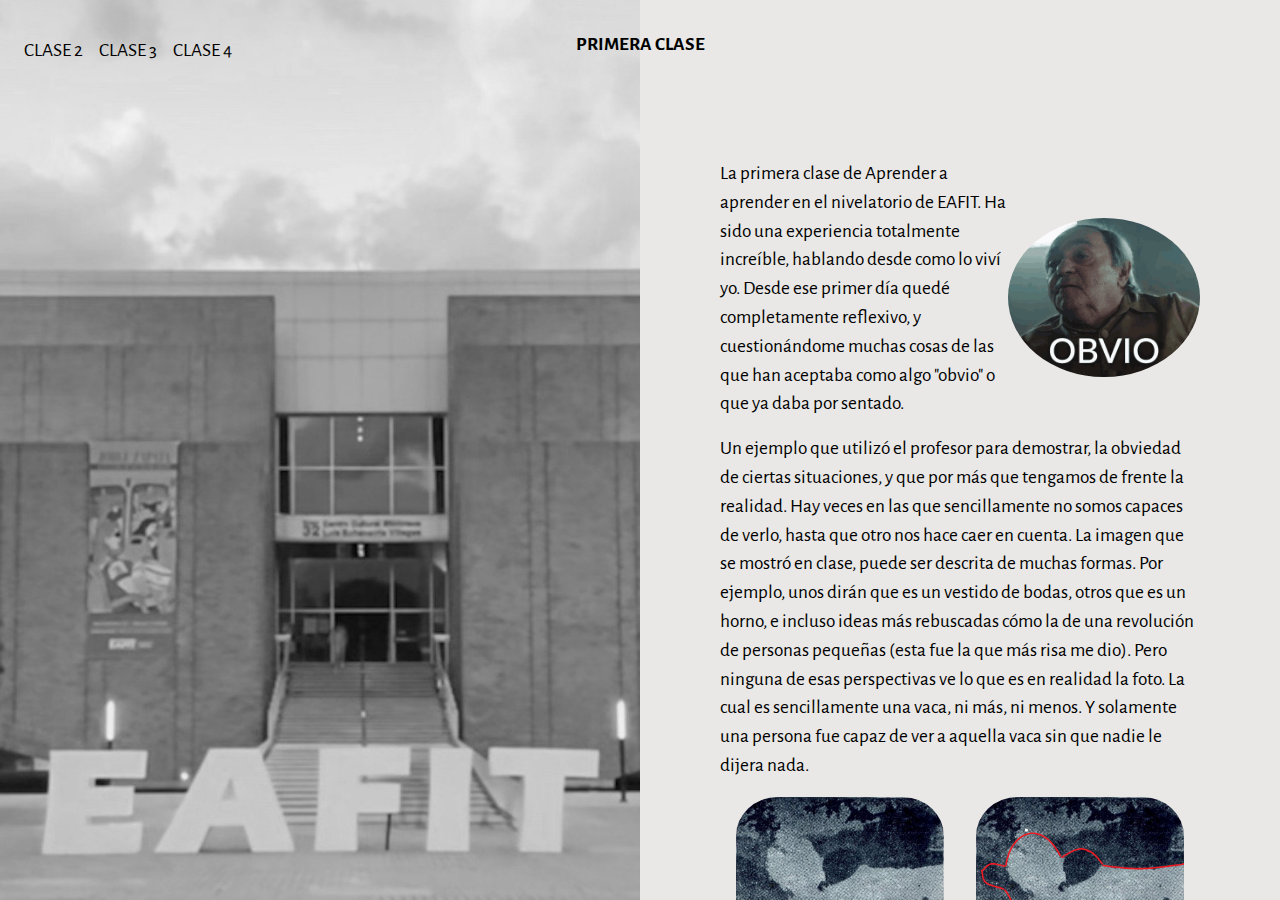
==== index.html @ b4a9cf7e "Se inicia el repositorio y se agregan los archivos ya existentes" ====
<!DOCTYPE html>
<html lang="en" class="no-js">
   <head>
      <!-- Meta -->
      <title>Clase 1</title>
      <meta charset="UTF-8">
      <meta name="description" content="Free HTML template">
      <meta name="keywords" content="HTML, template, free">
      <meta name="author" content="Nicola Tolin">
      <meta name="viewport" content="width=device-width, initial-scale=1.0">
      <!-- Styles -->
      <link href="vendor/bootstrap/css/bootstrap.min.css" rel="stylesheet" type="text/css"/>
      <link href="vendor/animate/animate.css" rel="stylesheet" type="text/css"/>
      <link href="css/style.css" rel="stylesheet" type="text/css"/>
   </head>
   <body>
      <nav class="navbar navbar-expand-lg navbar-dark">
         <a class="navbar-brand mx-auto" href="index.html">
         <p><b>Primera Clase</b></p>
         </a>
         <div id="toggler" class="wrapper custom-toggler navbar-toggler" data-toggle="collapse" data-target=".navbar-collapse">
            <div class="menu-toggle">
               <span class="icon-bars custom-toggler navbar-toggler-icon"></span>
            </div>
         </div>
         <div id="toggle-nav" class="navbar-collapse collapse">
            <ul class="navbar-nav">
               <li class="nav-item"> <a class="nav-link" href="about.html">Clase 2</a> </li>
               <li class="nav-item"> <a class="nav-link" href="studio.html">Clase 3</a> </li>
               <li class="nav-item"> <a class="nav-link" href="works.html">Clase 4</a> </li>
            </ul>
            <div id="social"><p></p></div>
         </div>
      </nav>
      <div class="Container">
         <div class="Content">
            <div class="Wrapper">
               <div class="LeftContent col-xl-6 col-sm-12 split-image-left background-1">
               </div>
               <div class="RightContent col-xl-6 col-sm-12 split-image-right">
                  <div class="row justify-content-center">
                     <div class="col-9">
                        <div class="row">
                           <div class="principal-container">
                              <section class="parte-1">
                                 <p>La primera clase de Aprender a aprender en el nivelatorio de EAFIT. Ha sido una experiencia totalmente increíble, hablando desde como 
                                 lo viví yo. Desde ese primer día quedé completamente reflexivo, y cuestionándome muchas cosas de las que han aceptaba como algo "obvio" 
                                 o que ya daba por sentado.  
                                 </p>
                                 <img class="img-fluid pt-5 pb-5" src="img/obviously-obvio.gif" alt="Photo">
                              </section>
                              
                              <p>   
                                 Un ejemplo que utilizó el profesor para demostrar, la obviedad de ciertas situaciones, y que por más que tengamos de frente la realidad. 
                                 Hay veces en las que sencillamente no somos capaces de verlo, hasta que otro nos hace caer en cuenta. La imagen que se mostró en clase, 
                                 puede ser descrita de muchas formas. Por ejemplo, unos dirán que es un vestido de bodas, otros que es un horno, e incluso ideas más rebuscadas 
                                 cómo la de una revolución de personas pequeñas (esta fue la que más risa me dio). Pero ninguna de esas perspectivas ve lo que es en realidad la 
                                 foto. La cual es sencillamente una vaca, ni más, ni menos. Y solamente una persona fue capaz de ver a aquella vaca sin que nadie le dijera nada.
                              </p>

                              <section class="parte-2">
                                 <img src="img/obvio (1)(1).jpg" alt="">
                                 <img src="img/obvio-dibujado.png" alt="">
                              </section>

                              <p>A lo largo de toda la clase, se abordaron múltiples conceptos y temas que me han parecido bastante interesantes. Por ejemplo: 
                                 <br><br>
                                 El poder, que es la capacidad de una persona para hacer algo, siendo así que cada uno de nosotros <b>Podemos</b> respirar, <b>Podemos</b> pensar, 
                                 <b>Podemos</b> hablar. Y esa es la cuestión, siempre hemos creido que el poder lo tienen unos pocos beneficiados, pero en realidad todos tenemos 
                                 poder. Solamente que no lo reconocemos como tal, y no lo podemos ver.
                              </p>
                              <p>Aprender,
                                 <br><br>
                                 El nivelatorio como palabra con tintes políticos,
                              </p>
                              
                              <p>El paso de el colegio a la universidad, 
                                 <img class="img-fluid pt-5 pb-5" src="img/dibujo.jpg" alt="Photo">
                                 <br><br>
                                 Algunas otras cosas que me llamaron la atención en esta primera clase, a pesar de que fueron temas de conversación cortos. Anacrónia, celular = hoyo negro, la franja amarilla. 
                              </p>
                              <img class="signature float-right" src="img/signature.png" alt="Signature">
                           </div>
                        </div>
                     </div>
                  </div>
               </div>
            </div>
         </div>
      </div>
      <!-- Javascript -->
      <script src="vendor/jquery.min.js"></script>
      <script src="vendor/bootstrap/js/bootstrap.min.js"></script>
      <script src="vendor/wow/wow.js"></script>
      <script src="js/script.js"></script>
      <script>
         new WOW().init();
      </script>
      <!-- End Javascript -->
   </body>
</html>
---- css/style.css ----
/* Fonts */

@import url('https://fonts.googleapis.com/css?family=Alegreya+Sans&display=swap');

/* Basic */

* {
	margin: 0;
	padding: 0;
}

html,
body,
.Container {
	height: 100%;
	font-family: 'Alegreya Sans', sans-serif;
}

body {
	background-color: #e9e8e6;
}

.btn {
	border-radius: 0;
}

a:link,
a:hover,
a:visited {
	text-decoration: none;
	color: #000;
}

a:link.white,
a:hover.white,
a:visited.white {
	text-decoration: none;
	color: #fff;
}

.bold {
	font-weight: bold;
}

h1 {
	font-size: 3.5rem;
}

h2 {
	font-size: 1.5rem;
}

p {
	color: #000;
	font-family: 'Alegreya Sans', sans-serif;
	font-size: 1.2rem;
}

.min-100 {
	min-height: 100%;
}


/* Spacing */

.no-gutter {
	margin-right: 0;
	margin-left: 0;
	padding-right: 0;
	padding-left: 0;
}


/* Navbar */

.navbar {
	position: absolute;
	z-index: 99999;
	top: 0;
	width: 100%;
	padding: 1.8rem 1rem;
	font-family: 'Alegreya Sans', sans-serif;
}

.navbar-dark .navbar-nav .nav-link {
	color: #000;
}

.navbar-dark .navbar-nav .nav-link:focus,
.navbar-dark .navbar-nav .nav-link:hover {
	color: #555;
}

.navbar a:link,
.navbar a:hover,
.navbar a:visited {
	text-decoration: none;
	color: #000;
	text-transform: uppercase;
}

.navbar-dark .navbar-toggler {
	border: none;
}

.navbar .navbar-collapse {
	text-align: center;
}

.navbar-brand {
	padding-top: 0;
}

.wrapper {
	margin: 0;
	width: 200px;
	height: 40px;
}

.menu-toggle {
	display: block;
	height: 40px;
	padding: 0;
	z-index: 1;
	background-color: transparent;
	border: 0 none;
	cursor: pointer;
	font-family: sans-serif;
	outline: medium none;
	overflow: visible;
	text-align: center;
	vertical-align: middle;
	height: 31px;
	width: 35px;
	right: 0px;
	top: 0;
	position: absolute;
}

.menu-toggle:before {
	content: attr(data-label);
	display: block;
	padding: 12px 0;
	position: absolute;
	right: 100%;
	top: 0;
	transition: color 0.2s ease 0s, opacity 0.3s ease 0s, visibility 0.3s ease 0s;
}

.menu--is-revealed .menu-toggle:before {
	opacity: 0;
	visibility: hidden;
}

.menu-toggle .icon-bars,
.menu-toggle .icon-bars:before,
.menu-toggle .icon-bars:after {
	transition: background-color 0.2s ease;
}

.menu-toggle:focus .icon-bars,
.menu-toggle:focus .icon-bars:before,
.menu-toggle:focus .icon-bars:after,
.menu-toggle:hover .icon-bars,
.menu-toggle:hover .icon-bars:before,
.menu-toggle:hover .icon-bars:after {
	background-color: #000;
}

.menu-toggle .icon-bars {
	transition: transform 0.3s ease-in, background-color 0.2s ease;
	background-color: #000;
}

.menu-toggle .icon-bars:before,
.menu-toggle .icon-bars:after {
	transition: top 0.3s 0.3s ease-in, transform 0.3s ease-in, background-color 0.2s ease;
	background-color: #000;
}

.menu-toggle:active .icon-bars,
.menu--is-revealed .menu-toggle .icon-bars {
	transition: transform 0.3s 0.2s ease-in, background-color 0.2s ease;
	transform: rotate3d(0, 0, 1, 135deg);
}

.menu-toggle:active .icon-bars:before,
.menu-toggle:active .icon-bars:after,
.menu--is-revealed .menu-toggle .icon-bars:before,
.menu--is-revealed .menu-toggle .icon-bars:after {
	transition: top 0.2s ease-in, transform 0.3s 0.2s ease-in, background-color 0.2s ease;
	transform: rotate3d(0, 0, 1, 90deg);
	top: 0;
}

.menu--is-revealed .menu-toggle {
	position: fixed;
	top: 31px;
	right: 22px;
}

.nav-item {
	font-size: 1.2rem;
}

.icon-bars {
	position: relative;
}

.icon-bars,
.icon-bars:before,
.icon-bars:after {
	display: block;
	width: 32px;
	height: 2px;
	background-color: currentColor;
}

.icon-bars,
.icon-bars:before,
.icon-bars:after {
	background-color: #273138;
}

.icon-bars:before,
.icon-bars:after {
	content: "";
	position: absolute;
	left: 0;
}

.icon-bars:before {
	top: 0.5em;
}

.icon-bars:after {
	top: -0.5em;
}

@media (min-width: 990px) {
	.navbar-brand {
		position: absolute;
		left: 50%;
		transform: translateX(-50%);
		/**optional offset from top**/
		max-height: 40px;
	}
}

@media screen and (min-width:768px) {
	.navbar-brand-centered {
		position: absolute;
		left: 50%;
		display: block;
		width: 100%;
		text-align: center;
	}
	.navbar>.container .navbar-brand-centered,
	.navbar>.container-fluid .navbar-brand-centered {
		margin-left: -50%;
	}
}

.navbar-toggler-icon {
	top: 15px;
	right: 0px;
	position: absolute;
}

.navbar-dark .navbar-toggler-icon {
	background-image: url("data:image/svg+xml;charset=utf8,%3Csvg viewBox='0 0 32 32' xmlns='http://www.w3.org/2000/svg'%3E%3Cpath stroke='rgba(0,0,0, 1)' stroke-width='2' stroke-linecap='round' stroke-miterlimit='10' d='M4 8h24M4 16h24M4 24h24'/%3E%3C/svg%3E");
}

.custom-toggler .navbar-toggler-icon {
	background-image: url("data:image/svg+xml;charset=utf8,%3Csvg viewBox='0 0 32 32' xmlns='http://www.w3.org/2000/svg'%3E%3Cpath stroke='rgba(0,0,0, 1)' stroke-width='2' stroke-linecap='round' stroke-miterlimit='10' d='M4 8h24M4 16h24M4 24h24'/%3E%3C/svg%3E");
}

.custom-toggler.navbar-toggler {
	border-color: rgb(0, 0, 0);
	z-index: 9999;
}

@media screen and (max-width:991px) {
	.navbar-collapse {
		height: 100vh;
		background-color: #e9e8e6;
		top: 0;
		left: 0;
		width: 100%;
		position: fixed;
	}
	.navbar-nav {
		position: absolute;
		top: 50%;
		left: 50%;
		height: 30%;
		width: 50%;
		margin: -15% 0 0 -25%;
	}
}

.navbar-toggler {
	height: 30px;
	width: 21px;
	position: absolute;
	right: 22px;
}

@media (min-width: 992px) {
	#social {
		display: none;
	}
}

@media (max-width: 991px) {
	#social {
		border-top: 1px solid #000;
		position: absolute;
		bottom: 0;
		width: 90%;
		margin: 5%;
	}
	#social p {
		font-size: 0.9rem;
		padding-top: 1rem;
	}
}


/* Half Page */

.Container:before {
	content: '';
	height: 100%;
	float: left;
}

.Content {
	position: relative;
	z-index: 1;
}

.Content:after {
	content: '';
	clear: both;
	display: block;
}

.Wrapper {
	position: absolute;
	width: 100%;
	height: 100%;
	color: #000;
	background-color: #e9e8e6;
}

.LeftContent {
	float: left;
	margin: 0;
	padding: 0;
}

.RightContent {
	overflow: auto;
}

@media (min-width: 1200px) {
	.Wrapper>div {
		height: 100%;
	}
}

.split-image-left {
	background-size: cover;
	background-position: center;
	background-repeat: no-repeat;
	height: 100vh;
}

.background-1 {
	background-image: url("../img/eafit.jpg");
}

.background-2 {
	background-image: url("../img/objetivos.jpg");
}

.split-image-right {
	padding-top: 10rem;
	padding-bottom: 10rem;
}

.signature {
	padding-top: 2rem;
	height: 6rem;
}


/* Works - Horizontal Gallery */

.swiper-container {
	width: 100%;
	height: 100%;
	margin-bottom: 5rem;
}

@media (max-width: 1200px) {
	.swiper-container {
		padding: 0 20px 0;
	}
}

.swiper-slide {
	text-align: center;
	font-size: 18px;
	/* Center slide text vertically */
	display: -webkit-box;
	display: -ms-flexbox;
	display: -webkit-flex;
	display: flex;
	-webkit-box-pack: center;
	-ms-flex-pack: center;
	-webkit-justify-content: center;
	justify-content: center;
	-webkit-box-align: center;
	-ms-flex-align: center;
	-webkit-align-items: center;
	align-items: center;
}

 :root {
	--swiper-theme-color: #000;
}

.swiper-pagination {
	display: none;
}


/* Works */

.works {
	font-size: 1.2em;
	padding-top: 14rem;
	padding-bottom: 3rem;
}


/* Studio */

.studio {
	font-size: 1.2em;
	padding-top: 10rem;
	padding-bottom: 10rem;
}


/* Contact */

.contact {
	font-size: 1.8em;
	padding-top: 15rem;
	padding-bottom: 10rem;
}


/* Contact Form */

.contact-form {
	font-size: 1.2em;
	padding-bottom: 11rem;
}

.contact-form .btn-primary {
	color: #fff;
	background-color: #000;
	border-color: #000;
}

.contact-form .form-control {
	color: #000;
	background-color: transparent;
	border-color: #000;
	border-width: 0 0 2px 0;
	border-radius: 0;
	border-style: solid;
	font-size: 1.5rem;
}

.form-control::-webkit-input-placeholder {
	color: #000;
	opacity: 0.6;
}

.form-control {
	padding: 1.5rem 16rem 1.5rem 0.75rem
}

.contact-form .btn {
	padding: 0.8rem 4rem;
	border-radius: 5px;
}

.parte-1 {
	display: flex;
	align-items: center;
	justify-content: center;
}

.parte-1 img {
	width: 12rem;
	border-radius: 50%;
}

.parte-2 {
	display: flex;
	align-items: center;
	justify-content: space-around;
	margin-bottom: 40px;
}

.parte-2 img {
	width: 13rem;
	border-radius: 20%;
}
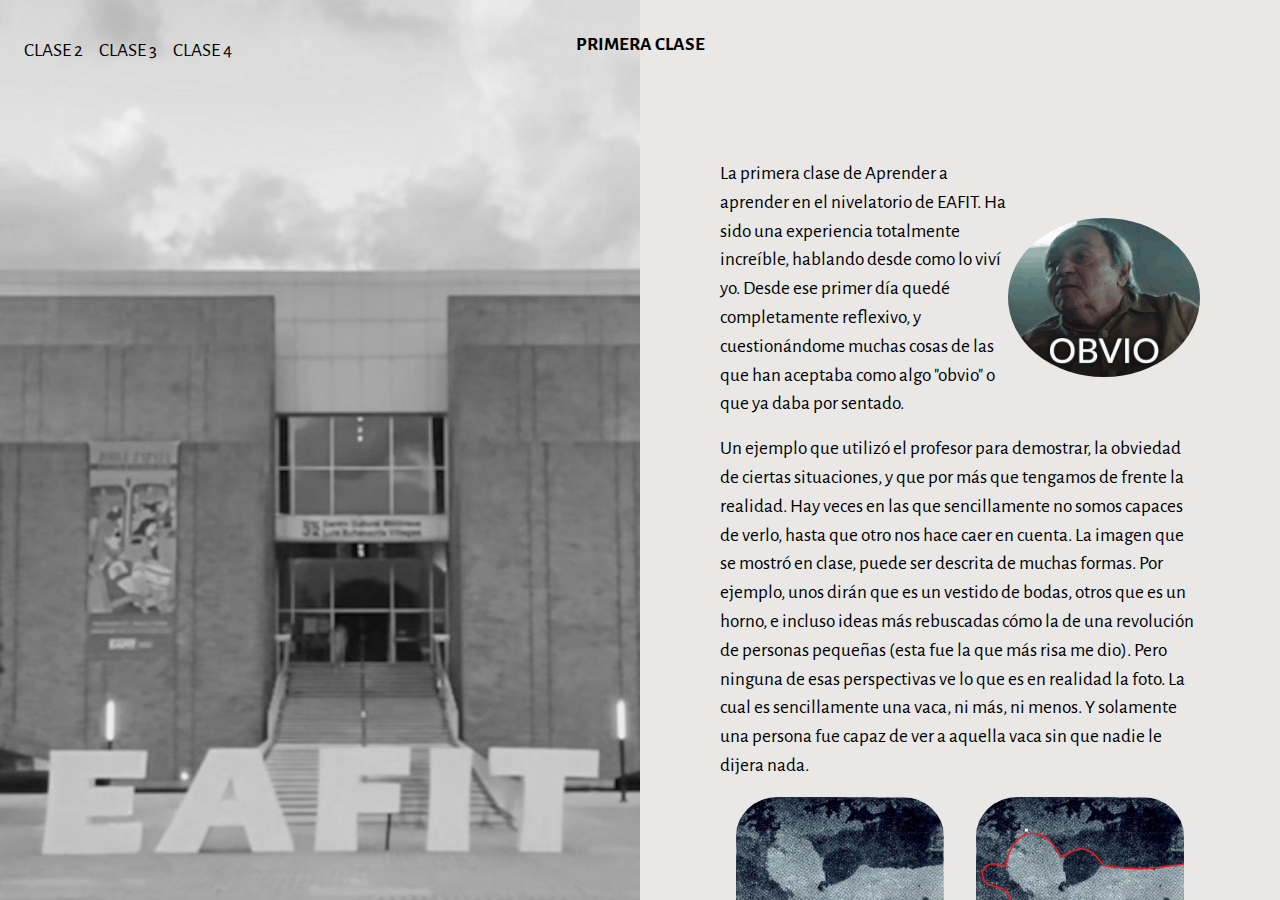
==== commit 4f91e17b: "Se terminó la clase 1" ====
--- a/index.html
+++ b/index.html
@@ -69,16 +69,27 @@
                                  <b>Podemos</b> hablar. Y esa es la cuestión, siempre hemos creido que el poder lo tienen unos pocos beneficiados, pero en realidad todos tenemos 
                                  poder. Solamente que no lo reconocemos como tal, y no lo podemos ver.
                               </p>
-                              <p>Aprender,
+                              <p>Aprender, este concepto que hemos escuchado tantas veces. Pero visto de otras perspectivas, cómo por ejemplo; desglosar la palabra desde la aprehensión de 
+                                 conocimiento, y desde la aprehensión de la realidad. No lo mismo que siempre hemos vivido que ha sido memorizar e intentar recordar.
                                  <br><br>
-                                 El nivelatorio como palabra con tintes políticos,
+                                 El nivelatorio como palabra con tintes políticos. Con respecto a esto, el profesor nos habló de una forma muy interesante, y que me ha parecido muy intrigante, esa nueva forma
+                                 de entender el nivelatorio. Y es que en realidad, si nos ponemos a analizar desde un inicio si estamos en un nivelatorio es por que estamos desnivelados. Cosa la cual no es 
+                                 exclusiva de nosotros, sino de la gran mayoria de jovenes con educación pública a lo largo del país (Esta situación se ilustra de mejor manera en el libro "<i>¿Dónde está la franja amarilla?</i> " de <b>William Ospina</b>). Pero nosotros tenemos la oportunidad, tenemos el poder de salir de esa 
+                                 desnivelización y ayudar a nuestro entorno, con todos los conocimientos que <b>aprendemos</b> cada sábado en el nivelatorio.
                               </p>
                               
-                              <p>El paso de el colegio a la universidad, 
+                              <p>El paso de el colegio a la universidad. El cual es uno de los pasos más grandes que dá un joven o una persona, en su vida académica. Claramente es un cambio muy grande, y que no se debe
+                                 tomar a la ligera, ya que es eso lo que genera que muchos de los famosos "primíparos" universitarios se choquen en sus primeros semestres de universidad, sin entender el porqué de esto.
+                                 la imagen de abajo, representa cómo creo yo que será ese paso de el colegio a la universidad.
                                  <img class="img-fluid pt-5 pb-5" src="img/dibujo.jpg" alt="Photo">
                                  <br><br>
-                                 Algunas otras cosas que me llamaron la atención en esta primera clase, a pesar de que fueron temas de conversación cortos. Anacrónia, celular = hoyo negro, la franja amarilla. 
+                                 Algunas otras cosas que me llamaron la atención en esta primera clase, a pesar de que fueron temas de conversación cortos. Fueron:
                               </p>
+                              <ul class="lista-1">
+                                 <li>La anacrónia</li>
+                                 <li>El celular como un hoyo negro de información</li>
+                                 <li>El libro de la franja amarilla</li>
+                              </ul>
                               <img class="signature float-right" src="img/signature.png" alt="Signature">
                            </div>
                         </div>
--- a/css/style.css
+++ b/css/style.css
@@ -392,7 +392,7 @@
 
 .signature {
 	padding-top: 2rem;
-	height: 6rem;
+	height: 7rem;
 }
 
 
@@ -522,4 +522,8 @@
 .parte-2 img {
 	width: 13rem;
 	border-radius: 20%;
+}
+
+.lista-1 {
+	font-size: 1.2em;
 }